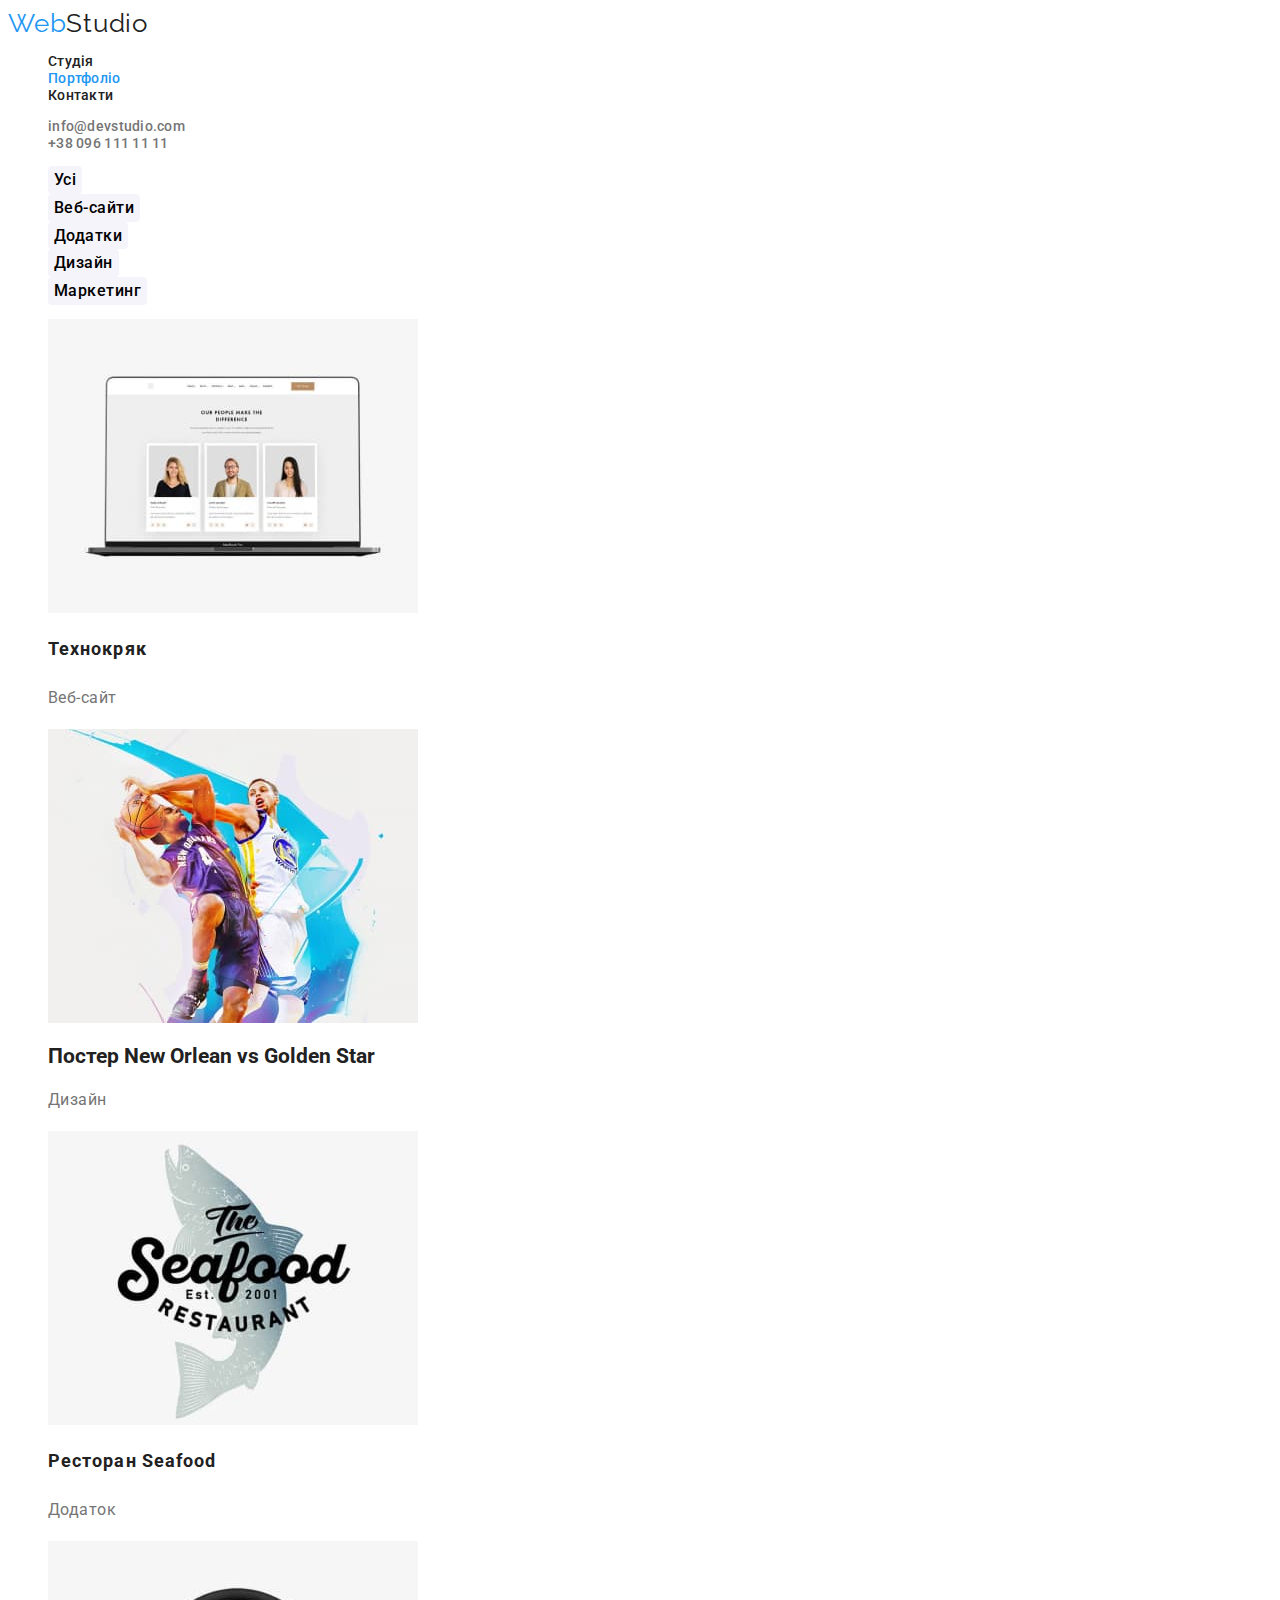
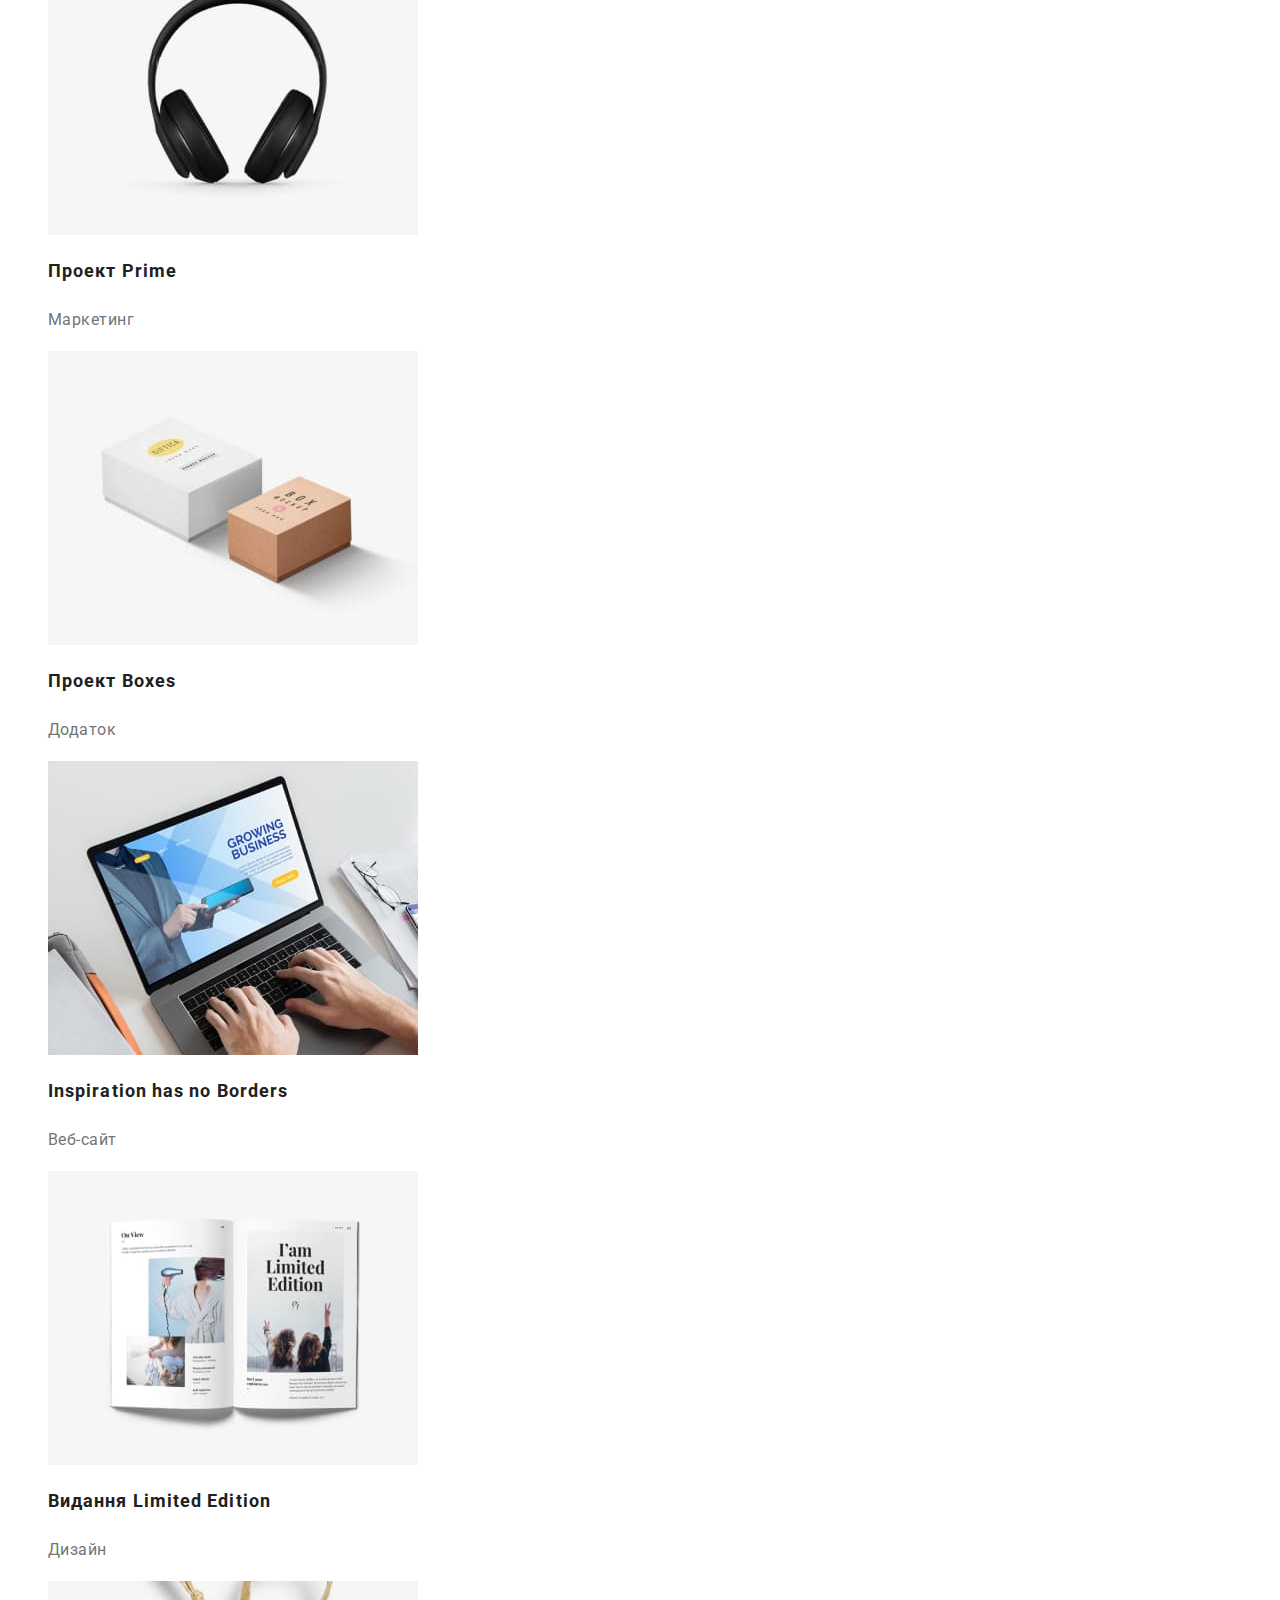
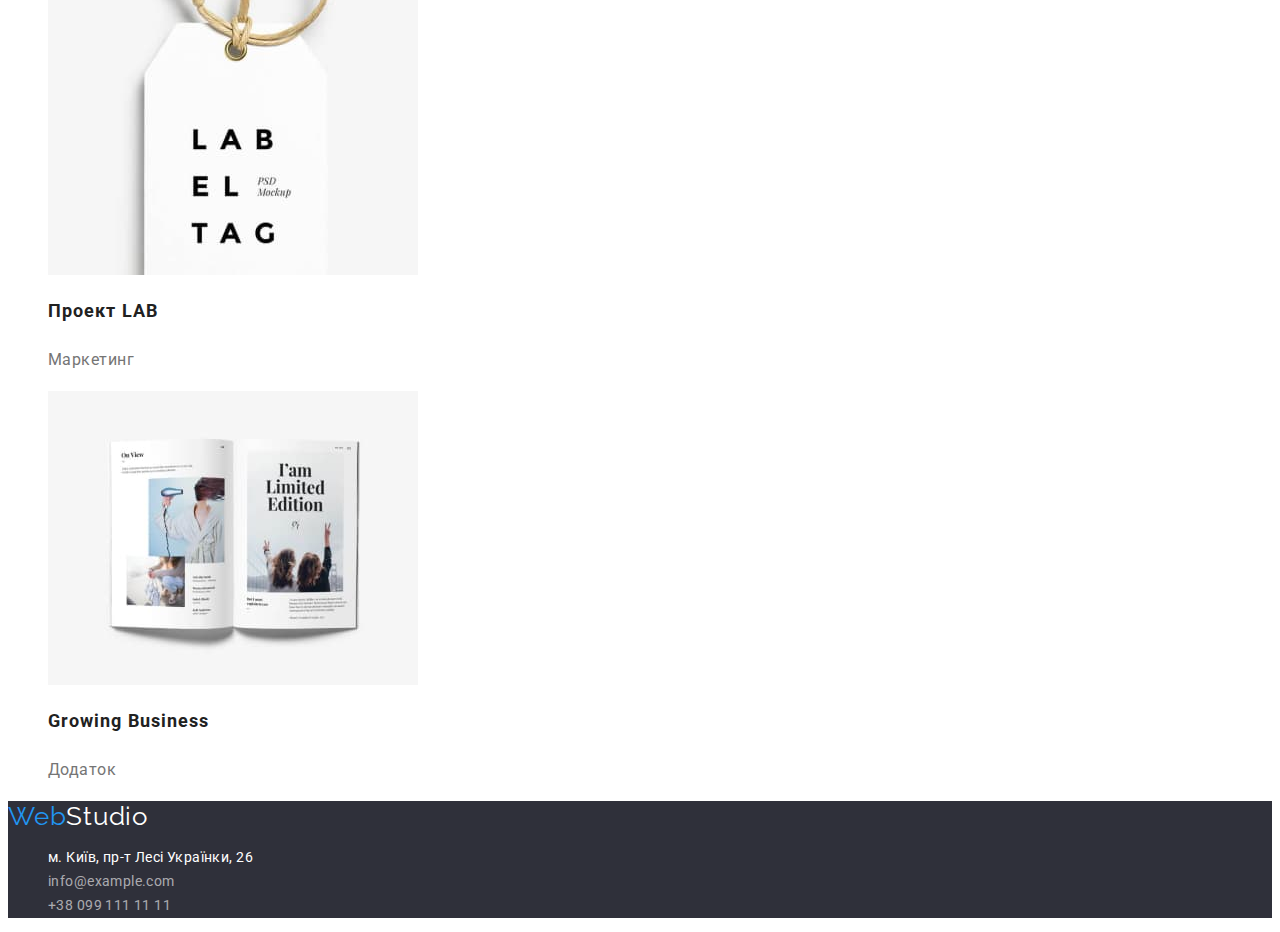
==== portfolio.html @ 079b08a8 "Chaned css selector for active page and optimized css for Footer" ====
<!DOCTYPE html>
<html lang="uk">
  <head>
    <meta charset="UTF-8" />
    <meta http-equiv="X-UA-Compatible" content="IE=edge" />
    <meta name="viewport" content="width=device-width, initial-scale=1.0" />
    <title>Portfolio</title>
    <link rel="preconnect" href="https://fonts.googleapis.com" />
    <link rel="preconnect" href="https://fonts.gstatic.com" crossorigin />
    <link
      href="https://fonts.googleapis.com/css2?family=Raleway:wght@700&family=Roboto:wght@400;500;700;900&display=swap"
      rel="stylesheet"
    />
    <link rel="stylesheet" href="./css/styles.css" />
  </head>
  <body>
    <header class="header">
      <nav class="navigation">
        <a class="logo link" href="#" lang="en"
          >Web<span class="logo-span-header">Studio</span></a
        >

        <ul class="menu-list list">
          <li class="menu-item">
            <a class="menu-link link" href="./index.html">Студія</a>
          </li>
          <li class="menu-item">
            <a class="menu-link link active" href="#">Портфоліо</a>
          </li>
          <li class="menu-item">
            <a class="menu-link link" href="#">Контакти</a>
          </li>
        </ul>
      </nav>
      <ul class="contact-list list">
        <li class="contact-list-item">
          <a class="contact-mail-header link" href="mailto:info@devstudio.com"
            >info@devstudio.com</a
          >
        </li>
        <li class="contact-list-item">
          <a class="contact-phone-number-header link" href="tel:+380961111111"
            >+38 096 111 11 11</a
          >
        </li>
      </ul>
    </header>
    <main>
      <section class="portfolio">
        <h1 hidden>Портфоліо</h1>
        <ul class="list">
          <li class="portfolio-item">
            <button class="portfolio-button" type="button">Усі</button>
          </li>
          <li class="portfolio-item">
            <button class="portfolio-button" type="button">Веб-сайти</button>
          </li>
          <li class="portfolio-item">
            <button class="portfolio-button" type="button">Додатки</button>
          </li>
          <li class="portfolio-item">
            <button class="portfolio-button" type="button">Дизайн</button>
          </li>
          <li class="portfolio-item">
            <button class="portfolio-button" type="button">Маркетинг</button>
          </li>
        </ul>

        <ul class="list">
          <li>
            <img
              src="./images/portfolio/technocrack.jpg"
              alt="технокряк"
              width="370"
              height="294"
            />

            <h2 class="portfolio-item-title">Технокряк</h2>
            <p class="portfolio-item-subtitle">Веб-сайт</p>
          </li>
          <li>
            <img
              src="./images/portfolio/poster-bascet-players.jpg"
              alt="баскетбольний постер"
              width="370"
              height="294"
            />
            <h2>Постер <span lang="en">New Orlean vs Golden Star</span></h2>
            <p class="portfolio-item-subtitle">Дизайн</p>
          </li>
          <li>
            <img
              src="./images/portfolio/seafood.jpg"
              alt="ресторан морської кухні"
              width="370"
              height="294"
            />
            <h2 class="portfolio-item-title">
              Ресторан <span lang="en">Seafood</span>
            </h2>
            <p class="portfolio-item-subtitle">Додаток</p>
          </li>
          <li>
            <img
              src="./images/portfolio/headers-project-prime.jpg"
              alt="	
навушники"
              width="370"
              height="294"
            />
            <h2 class="portfolio-item-title">
              Проект <span lang="en">Prime</span>
            </h2>
            <p class="portfolio-item-subtitle">Маркетинг</p>
          </li>
          <li>
            <img
              src="./images/portfolio/project-boxes.jpg"
              alt="проект з коробками"
              width="370"
              height="294"
            />
            <h2 class="portfolio-item-title">
              Проект <span lang="en">Boxes</span>
            </h2>
            <p class="portfolio-item-subtitle">Додаток</p>
          </li>
          <li>
            <img
              src="./images/portfolio/business-typing-laptop.jpg"
              alt="надихаючий веб-сайт"
              width="370"
              height="294"
            />
            <h2 class="portfolio-item-title" lang="en">
              Inspiration has no Borders
            </h2>
            <p class="portfolio-item-subtitle">Веб-сайт</p>
          </li>
          <li>
            <img
              src="./images/portfolio/book-limited-edition.jpg"
              alt="дизайн книги"
              width="370"
              height="294"
            />
            <h2 class="portfolio-item-title">
              Видання <span lang="en">Limited Edition</span>
            </h2>
            <p class="portfolio-item-subtitle">Дизайн</p>
          </li>
          <li>
            <img
              src="./images/portfolio/project-lab.jpg"
              alt="проект лаба"
              width="370"
              height="294"
            />
            <h2 class="portfolio-item-title">
              Проект <span lang="en">LAB</span>
            </h2>
            <p class="portfolio-item-subtitle">Маркетинг</p>
          </li>
          <li>
            <img
              src="./images/portfolio/book-limited-edition.jpg"
              alt="додаток для зростаючого бізнесу"
              width="370"
              height="294"
            />
            <h2 class="portfolio-item-title" lang="en">Growing Business</h2>
            <p class="portfolio-item-subtitle">Додаток</p>
          </li>
        </ul>
      </section>
    </main>

    <footer class="footer">
      <a class="logo link" href="#page-header" lang="en"
        >Web<span class="logo-span-footer">Studio</span></a
      >
      <address class="address">
        <ul class="list">
          <li>
            <a
              class="physical-address link"
              href="https://goo.gl/maps/PeYhesqvmwBexrzR6"
              target="_blank"
              rel="noopener norefferer"
              >м. Київ, пр-т Лесі Українки, 26</a
            >
          </li>
          <li>
            <a class="contact-mail-footer link" href="mailto:info@example.com"
              >info@example.com</a
            >
          </li>
          <li>
            <a class="contact-phone-number-footer link" href="tel:+380991111111"
              >+38 099 111 11 11</a
            >
          </li>
        </ul>
      </address>
    </footer>
  </body>
</html>
---- css/styles.css ----
:root {
  --accent-color: #2196f3;
  --main-color: #212121;
  --main-font: "Roboto", sans-serif;
  --secondary-font: "Raleway", sans-serif;
  --add-background: #2f303a;
  --our-team-sec-bg: #f5f4fa;
  --subtitle-color: #757575;
  --main-footer-color: rgba(255, 255, 255, 0.6);
  --bg-page-color: #ffffff;
  --alt-modal-btn-color: #188ce8;
}

.link {
  text-decoration: none;
}
.list {
  list-style: none;
}

body {
  font-family: var(--main-font);
  font-size: 14px;
  color: var(--main-color);
  background-color: var(--bg-page-color);
}

/* ==================COMPONENTS================= */
.logo {
  font-family: var(--secondary-font);
  font-size: 26px;
  line-height: 1.19;
  letter-spacing: 0.03em;
  color: var(--accent-color);
}

.reg-section-title {
  font-weight: 700;
  font-size: 36px;
  line-height: 1.17;
  text-align: center;
  letter-spacing: 0.03em;
}

/* ==================/COMPONENTS================= */

/* ==================HEADER================= */
.logo-span-header {
  color: var(--main-color);
}
.menu-link {
  font-weight: 500;
  line-height: 1.14;
  letter-spacing: 0.02em;
  color: var(--main-color);
}

.menu-link:hover,
.menu-link:focus,
.menu-link:active {
  color: var(--accent-color);
}

.active {
  color: var(--accent-color);
}

.contact-mail-header,
.contact-phone-number-header {
  font-weight: 500;
  line-height: 1.14;
  letter-spacing: 0.02em;
  color: var(--subtitle-color);
}

.contact-mail-header:hover,
.contact-mail-header:focus,
.contact-phone-number-header:hover,
.contact-phone-number-header:focus {
  color: var(--accent-color);
}
/* ==================/HEADER================= */

/* ==================HERO================= */
.hero-section {
  background-color: var(--add-background);
  text-align: center;
}

.main-page-title {
  font-weight: 900;
  font-size: 44px;
  line-height: 1.36;
  text-align: center;
  letter-spacing: 0.06em;
  text-transform: uppercase;
  color: var(--bg-page-color);
}

.modal-button {
  font-family: var(--main-font);
  font-weight: 700;
  font-size: 16px;
  line-height: 1.88;
  text-align: center;
  letter-spacing: 0.06em;
  color: var(--bg-page-color);
  background-color: var(--accent-color);
  cursor: pointer;
  border: none;
  border-radius: 4px;
}

.modal-button:hover,
.modal-button:focus {
  background-color: var(--alt-modal-btn-color);
}
/* ==================/HERO================= */

/* ==================SECTION BENEFITS================= */
.benefit-name {
  font-size: 14px;
  font-weight: 700;
  line-height: 1.14;
  letter-spacing: 0.03em;
}

.benefit-description {
  line-height: 1.71;
  letter-spacing: 0.03em;
  color: var(--subtitle-color);
}
/* ==================/SECTION BENEFITS================= */

/* ==================SECTION OUR-TEAM================= */

.our-team {
  background-color: var(--our-team-sec-bg);
}
.our-team-list-item {
  background-color: var(--bg-page-color);
}
.team-member-title {
  font-weight: 500;
  font-size: 16px;
  line-height: 1.19;
  text-align: center;
  letter-spacing: 0.03em;
}

.team-member-subtitle {
  font-size: 16px;
  line-height: 1.19;
  text-align: center;
  letter-spacing: 0.03em;
  color: var(--subtitle-color);
}
/* ==================/SECTION OUR-TEAM================= */

/* ==================PORTFOLIO================= */
.portfolio-button {
  font-family: var(--main-font);
  font-weight: 500;
  font-size: 16px;
  line-height: 1.62;
  text-align: center;
  letter-spacing: 0.03em;
  background-color: var(--our-team-sec-bg);
  border: none;
  border-radius: 4px;
  cursor: pointer;
}

.portfolio-button:hover,
.portfolio-button:focus {
  color: var(--bg-page-color);
  background-color: var(--accent-color);
}

.portfolio-item-title {
  font-size: 18px;
  font-weight: 700;
  line-height: 2;
  letter-spacing: 0.06em;
}

.portfolio-item-subtitle {
  font-size: 16px;
  line-height: 1.88;
  letter-spacing: 0.03em;
  color: var(--subtitle-color);
}
/* ==================/PORTFOLIO================= */

/* ==================FOOTER================= */
.footer {
  background-color: var(--add-background);
}

.logo-span-footer {
  color: var(--bg-page-color);
}

.address {
  font-style: normal;
}

.physical-address,
.contact-mail-footer,
.contact-phone-number-footer {
  line-height: 1.71;
  letter-spacing: 0.03em;
  color: var(--bg-page-color);
}
.contact-mail-footer,
.contact-phone-number-footer {
  color: var(--main-footer-color);
}

.contact-mail-footer:hover,
.contact-mail-footer:focus,
.contact-phone-number-footer:hover,
.contact-phone-number-footer:focus {
  color: var(--bg-page-color);
}

/* ==================/FOOTER================= */
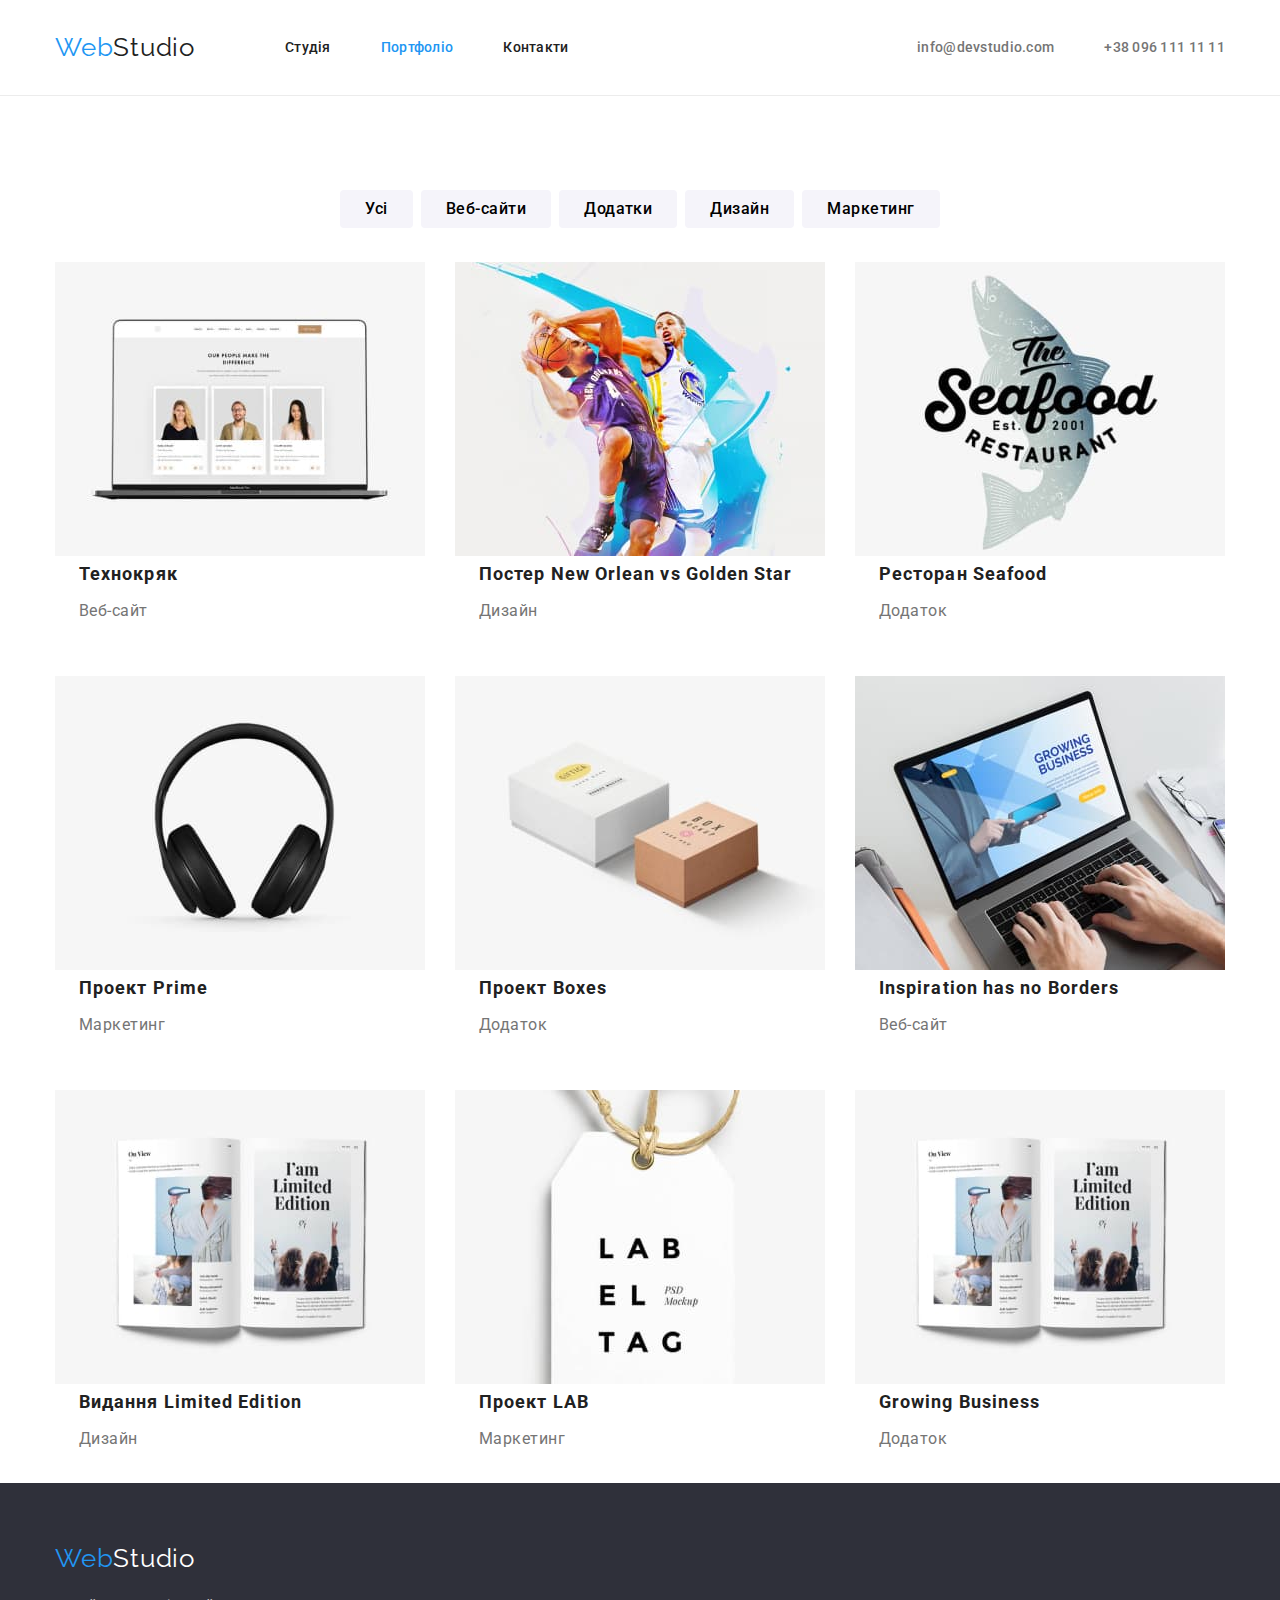
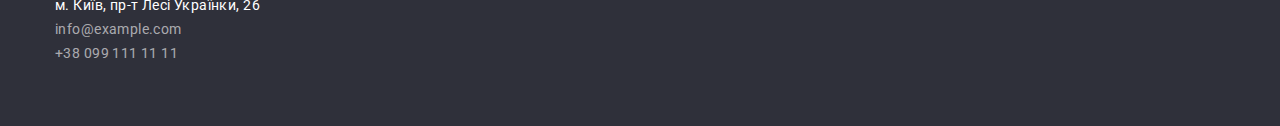
==== commit 2b7dfd29: "Added modern-normalize, geometry styles and positioning with Flexbox" ====
--- a/portfolio.html
+++ b/portfolio.html
@@ -11,63 +11,69 @@
       href="https://fonts.googleapis.com/css2?family=Raleway:wght@700&family=Roboto:wght@400;500;700;900&display=swap"
       rel="stylesheet"
     />
+    <link
+      rel="stylesheet"
+      href="https://cdnjs.cloudflare.com/ajax/libs/modern-normalize/1.0.0/modern-normalize.min.css"
+    />
     <link rel="stylesheet" href="./css/styles.css" />
   </head>
   <body>
     <header class="header">
-      <nav class="navigation">
-        <a class="logo link" href="#" lang="en"
-          >Web<span class="logo-span-header">Studio</span></a
-        >
-
-        <ul class="menu-list list">
-          <li class="menu-item">
-            <a class="menu-link link" href="./index.html">Студія</a>
-          </li>
-          <li class="menu-item">
-            <a class="menu-link link active" href="#">Портфоліо</a>
-          </li>
-          <li class="menu-item">
-            <a class="menu-link link" href="#">Контакти</a>
+      <div class="container flex-container">
+        <nav class="navigation flex-container">
+          <a class="logo link" href="#" lang="en"
+            >Web<span class="logo-span-header">Studio</span></a
+          >
+
+          <ul class="menu-list list flex-container">
+            <li class="menu-item">
+              <a class="menu-link link" href="./index.html">Студія</a>
+            </li>
+            <li class="menu-item">
+              <a class="menu-link link active" href="#">Портфоліо</a>
+            </li>
+            <li class="menu-item">
+              <a class="menu-link link" href="#">Контакти</a>
+            </li>
+          </ul>
+        </nav>
+        <ul class="contact-list list flex-container">
+          <li class="contact-list-item">
+            <a class="contact-mail-header link" href="mailto:info@devstudio.com"
+              >info@devstudio.com</a
+            >
+          </li>
+          <li class="contact-list-item">
+            <a class="contact-phone-number-header link" href="tel:+380961111111"
+              >+38 096 111 11 11</a
+            >
           </li>
         </ul>
-      </nav>
-      <ul class="contact-list list">
-        <li class="contact-list-item">
-          <a class="contact-mail-header link" href="mailto:info@devstudio.com"
-            >info@devstudio.com</a
-          >
-        </li>
-        <li class="contact-list-item">
-          <a class="contact-phone-number-header link" href="tel:+380961111111"
-            >+38 096 111 11 11</a
-          >
-        </li>
-      </ul>
+      </div>
     </header>
     <main>
-      <section class="portfolio">
+      <section class="portfolio container">
         <h1 hidden>Портфоліо</h1>
-        <ul class="list">
-          <li class="portfolio-item">
+        <ul class="portfolio-action-list list flex-container">
+          <li class="portfolio-action-item">
             <button class="portfolio-button" type="button">Усі</button>
           </li>
-          <li class="portfolio-item">
+          <li class="portfolio-action-item">
             <button class="portfolio-button" type="button">Веб-сайти</button>
           </li>
-          <li class="portfolio-item">
+          <li class="portfolio-action-item">
             <button class="portfolio-button" type="button">Додатки</button>
           </li>
-          <li class="portfolio-item">
+          <li class="portfolio-action-item">
             <button class="portfolio-button" type="button">Дизайн</button>
           </li>
-          <li class="portfolio-item">
+          <li class="portfolio-action-item">
             <button class="portfolio-button" type="button">Маркетинг</button>
           </li>
         </ul>
 
-        <ul class="list">
-          <li>
+        <ul class="portfolio-list list flex-container">
+          <li class="portfolio-list-item">
             <img
               src="./images/portfolio/technocrack.jpg"
               alt="технокряк"
@@ -78,17 +84,19 @@
             <h2 class="portfolio-item-title">Технокряк</h2>
             <p class="portfolio-item-subtitle">Веб-сайт</p>
           </li>
-          <li>
+          <li class="portfolio-list-item">
             <img
               src="./images/portfolio/poster-bascet-players.jpg"
               alt="баскетбольний постер"
               width="370"
               height="294"
             />
-            <h2>Постер <span lang="en">New Orlean vs Golden Star</span></h2>
+            <h2 class="portfolio-item-title">
+              Постер <span lang="en">New Orlean vs Golden Star</span>
+            </h2>
             <p class="portfolio-item-subtitle">Дизайн</p>
           </li>
-          <li>
+          <li class="portfolio-list-item">
             <img
               src="./images/portfolio/seafood.jpg"
               alt="ресторан морської кухні"
@@ -100,7 +108,7 @@
             </h2>
             <p class="portfolio-item-subtitle">Додаток</p>
           </li>
-          <li>
+          <li class="portfolio-list-item">
             <img
               src="./images/portfolio/headers-project-prime.jpg"
               alt="	
@@ -113,7 +121,7 @@
             </h2>
             <p class="portfolio-item-subtitle">Маркетинг</p>
           </li>
-          <li>
+          <li class="portfolio-list-item">
             <img
               src="./images/portfolio/project-boxes.jpg"
               alt="проект з коробками"
@@ -125,7 +133,7 @@
             </h2>
             <p class="portfolio-item-subtitle">Додаток</p>
           </li>
-          <li>
+          <li class="portfolio-list-item">
             <img
               src="./images/portfolio/business-typing-laptop.jpg"
               alt="надихаючий веб-сайт"
@@ -137,7 +145,7 @@
             </h2>
             <p class="portfolio-item-subtitle">Веб-сайт</p>
           </li>
-          <li>
+          <li class="portfolio-list-item">
             <img
               src="./images/portfolio/book-limited-edition.jpg"
               alt="дизайн книги"
@@ -149,7 +157,7 @@
             </h2>
             <p class="portfolio-item-subtitle">Дизайн</p>
           </li>
-          <li>
+          <li class="portfolio-list-item">
             <img
               src="./images/portfolio/project-lab.jpg"
               alt="проект лаба"
@@ -161,7 +169,7 @@
             </h2>
             <p class="portfolio-item-subtitle">Маркетинг</p>
           </li>
-          <li>
+          <li class="portfolio-list-item">
             <img
               src="./images/portfolio/book-limited-edition.jpg"
               alt="додаток для зростаючого бізнесу"
@@ -176,32 +184,36 @@
     </main>
 
     <footer class="footer">
-      <a class="logo link" href="#page-header" lang="en"
-        >Web<span class="logo-span-footer">Studio</span></a
-      >
-      <address class="address">
-        <ul class="list">
-          <li>
-            <a
-              class="physical-address link"
-              href="https://goo.gl/maps/PeYhesqvmwBexrzR6"
-              target="_blank"
-              rel="noopener norefferer"
-              >м. Київ, пр-т Лесі Українки, 26</a
-            >
-          </li>
-          <li>
-            <a class="contact-mail-footer link" href="mailto:info@example.com"
-              >info@example.com</a
-            >
-          </li>
-          <li>
-            <a class="contact-phone-number-footer link" href="tel:+380991111111"
-              >+38 099 111 11 11</a
-            >
-          </li>
-        </ul>
-      </address>
+      <div class="footer-block container">
+        <a class="logo link" href="#page-header" lang="en"
+          >Web<span class="logo-span-footer">Studio</span></a
+        >
+        <address class="address">
+          <ul class="list">
+            <li>
+              <a
+                class="physical-address link"
+                href="https://goo.gl/maps/PeYhesqvmwBexrzR6"
+                target="_blank"
+                rel="noopener norefferer"
+                >м. Київ, пр-т Лесі Українки, 26</a
+              >
+            </li>
+            <li>
+              <a class="contact-mail-footer link" href="mailto:info@example.com"
+                >info@example.com</a
+              >
+            </li>
+            <li>
+              <a
+                class="contact-phone-number-footer link"
+                href="tel:+380991111111"
+                >+38 099 111 11 11</a
+              >
+            </li>
+          </ul>
+        </address>
+      </div>
     </footer>
   </body>
 </html>
--- a/css/styles.css
+++ b/css/styles.css
@@ -25,6 +25,35 @@
   background-color: var(--bg-page-color);
 }
 
+h1,
+h2,
+h3,
+h4,
+h5,
+h6,
+p,
+ul {
+  padding: 0;
+  margin: 0;
+}
+
+img {
+  display: block;
+  max-width: 100%;
+  height: auto;
+}
+
+.container {
+  max-width: 1200px;
+  margin: 0 auto;
+  padding-left: 15px;
+  padding-right: 15px;
+}
+
+.flex-container {
+  display: flex;
+}
+
 /* ==================COMPONENTS================= */
 .logo {
   font-family: var(--secondary-font);
@@ -45,8 +74,24 @@
 /* ==================/COMPONENTS================= */
 
 /* ==================HEADER================= */
+.header {
+  padding-top: 32px;
+  padding-bottom: 32px;
+  border-bottom: 1px solid #ececec;
+}
+
+.header .flex-container {
+  justify-content: space-between;
+  align-items: center;
+}
+
 .logo-span-header {
   color: var(--main-color);
+  margin-right: 90px;
+}
+
+.menu-list .menu-item:not(:last-child) {
+  margin-right: 50px;
 }
 .menu-link {
   font-weight: 500;
@@ -63,6 +108,10 @@
 
 .active {
   color: var(--accent-color);
+}
+
+.contact-mail-header {
+  margin-right: 50px;
 }
 
 .contact-mail-header,
@@ -83,11 +132,20 @@
 
 /* ==================HERO================= */
 .hero-section {
+  height: 600px;
   background-color: var(--add-background);
-  text-align: center;
+}
+
+.hero-section.flex-container {
+  flex-direction: column;
+  justify-content: center;
+  align-items: center;
 }
 
 .main-page-title {
+  max-width: 696px;
+  margin-bottom: 30px;
+
   font-weight: 900;
   font-size: 44px;
   line-height: 1.36;
@@ -98,6 +156,11 @@
 }
 
 .modal-button {
+  display: inline-block;
+  padding: 10px 32px;
+  border: none;
+  border-radius: 4px;
+
   font-family: var(--main-font);
   font-weight: 700;
   font-size: 16px;
@@ -106,9 +169,8 @@
   letter-spacing: 0.06em;
   color: var(--bg-page-color);
   background-color: var(--accent-color);
+
   cursor: pointer;
-  border: none;
-  border-radius: 4px;
 }
 
 .modal-button:hover,
@@ -118,7 +180,21 @@
 /* ==================/HERO================= */
 
 /* ==================SECTION BENEFITS================= */
+.benefits {
+  padding-top: 94px;
+  padding-bottom: 94px;
+}
+
+.benefits-list {
+  justify-content: space-between;
+}
+
+.benefits-list-item {
+  flex-basis: 23.08%;
+}
+
 .benefit-name {
+  margin-bottom: 10px;
   font-size: 14px;
   font-weight: 700;
   line-height: 1.14;
@@ -132,15 +208,44 @@
 }
 /* ==================/SECTION BENEFITS================= */
 
+/* ==================SECTION ABOUT-US================= */
+
+.about-us {
+  padding-bottom: 94px;
+}
+.reg-section-title {
+  margin-bottom: 50px;
+}
+
+.about-us .list {
+  justify-content: space-between;
+}
+
+/* ==================/SECTION ABOUT-US================= */
+
 /* ==================SECTION OUR-TEAM================= */
 
 .our-team {
+  padding-top: 94px;
+  padding-bottom: 94px;
   background-color: var(--our-team-sec-bg);
+}
+
+.our-team-list {
+  justify-content: space-between;
 }
 .our-team-list-item {
   background-color: var(--bg-page-color);
+  box-shadow: 0px 1px 3px rgba(0, 0, 0, 0.12), 0px 1px 1px rgba(0, 0, 0, 0.14),
+    0px 2px 1px rgba(0, 0, 0, 0.2);
+  border-radius: 0px 0px 4px 4px;
+}
+
+.team-member-img {
+  margin-bottom: 30px;
 }
 .team-member-title {
+  margin-bottom: 10px;
   font-weight: 500;
   font-size: 16px;
   line-height: 1.19;
@@ -149,6 +254,7 @@
 }
 
 .team-member-subtitle {
+  margin-bottom: 30px;
   font-size: 16px;
   line-height: 1.19;
   text-align: center;
@@ -158,7 +264,53 @@
 /* ==================/SECTION OUR-TEAM================= */
 
 /* ==================PORTFOLIO================= */
+.portfolio {
+  padding-top: 94px;
+  padding-bottom: 9px;
+}
+.portfolio-action-list {
+  margin-bottom: 34px;
+  justify-content: center;
+  column-gap: 8px;
+}
+
+/* .portfolio-action-item:not(last-child) {
+  margin-right: 8px;
+} */
+
+.portfolio-list {
+  flex-wrap: wrap;
+}
+
+.portfolio-list-item {
+  width: 370px;
+  padding-bottom: 20px;
+  margin-right: 30px;
+  margin-bottom: 30px;
+}
+
+.portfolio-list-item:nth-child(3n) {
+  margin-right: 0;
+}
+
+.portfolio-list-item:nth-last-child(-n + 3) {
+  margin-bottom: 0;
+}
+
+.portfolio-item-title,
+.portfolio-item-subtitle {
+  padding-left: 24px;
+  padding-right: 24px;
+}
+.portfolio-item-title {
+  padding-bottom: 4px;
+}
+
 .portfolio-button {
+  padding: 6px 25px;
+  border: none;
+  border-radius: 4px;
+
   font-family: var(--main-font);
   font-weight: 500;
   font-size: 16px;
@@ -166,8 +318,7 @@
   text-align: center;
   letter-spacing: 0.03em;
   background-color: var(--our-team-sec-bg);
-  border: none;
-  border-radius: 4px;
+
   cursor: pointer;
 }
 
@@ -197,17 +348,24 @@
   background-color: var(--add-background);
 }
 
+.footer-block {
+  padding-top: 60px;
+  padding-bottom: 60px;
+}
+
 .logo-span-footer {
   color: var(--bg-page-color);
 }
 
 .address {
+  margin-top: 20px;
   font-style: normal;
 }
 
 .physical-address,
 .contact-mail-footer,
 .contact-phone-number-footer {
+  margin-bottom: 9px;
   line-height: 1.71;
   letter-spacing: 0.03em;
   color: var(--bg-page-color);
@@ -217,6 +375,9 @@
   color: var(--main-footer-color);
 }
 
+.contact-phone-number-footer {
+  margin-bottom: 0;
+}
 .contact-mail-footer:hover,
 .contact-mail-footer:focus,
 .contact-phone-number-footer:hover,
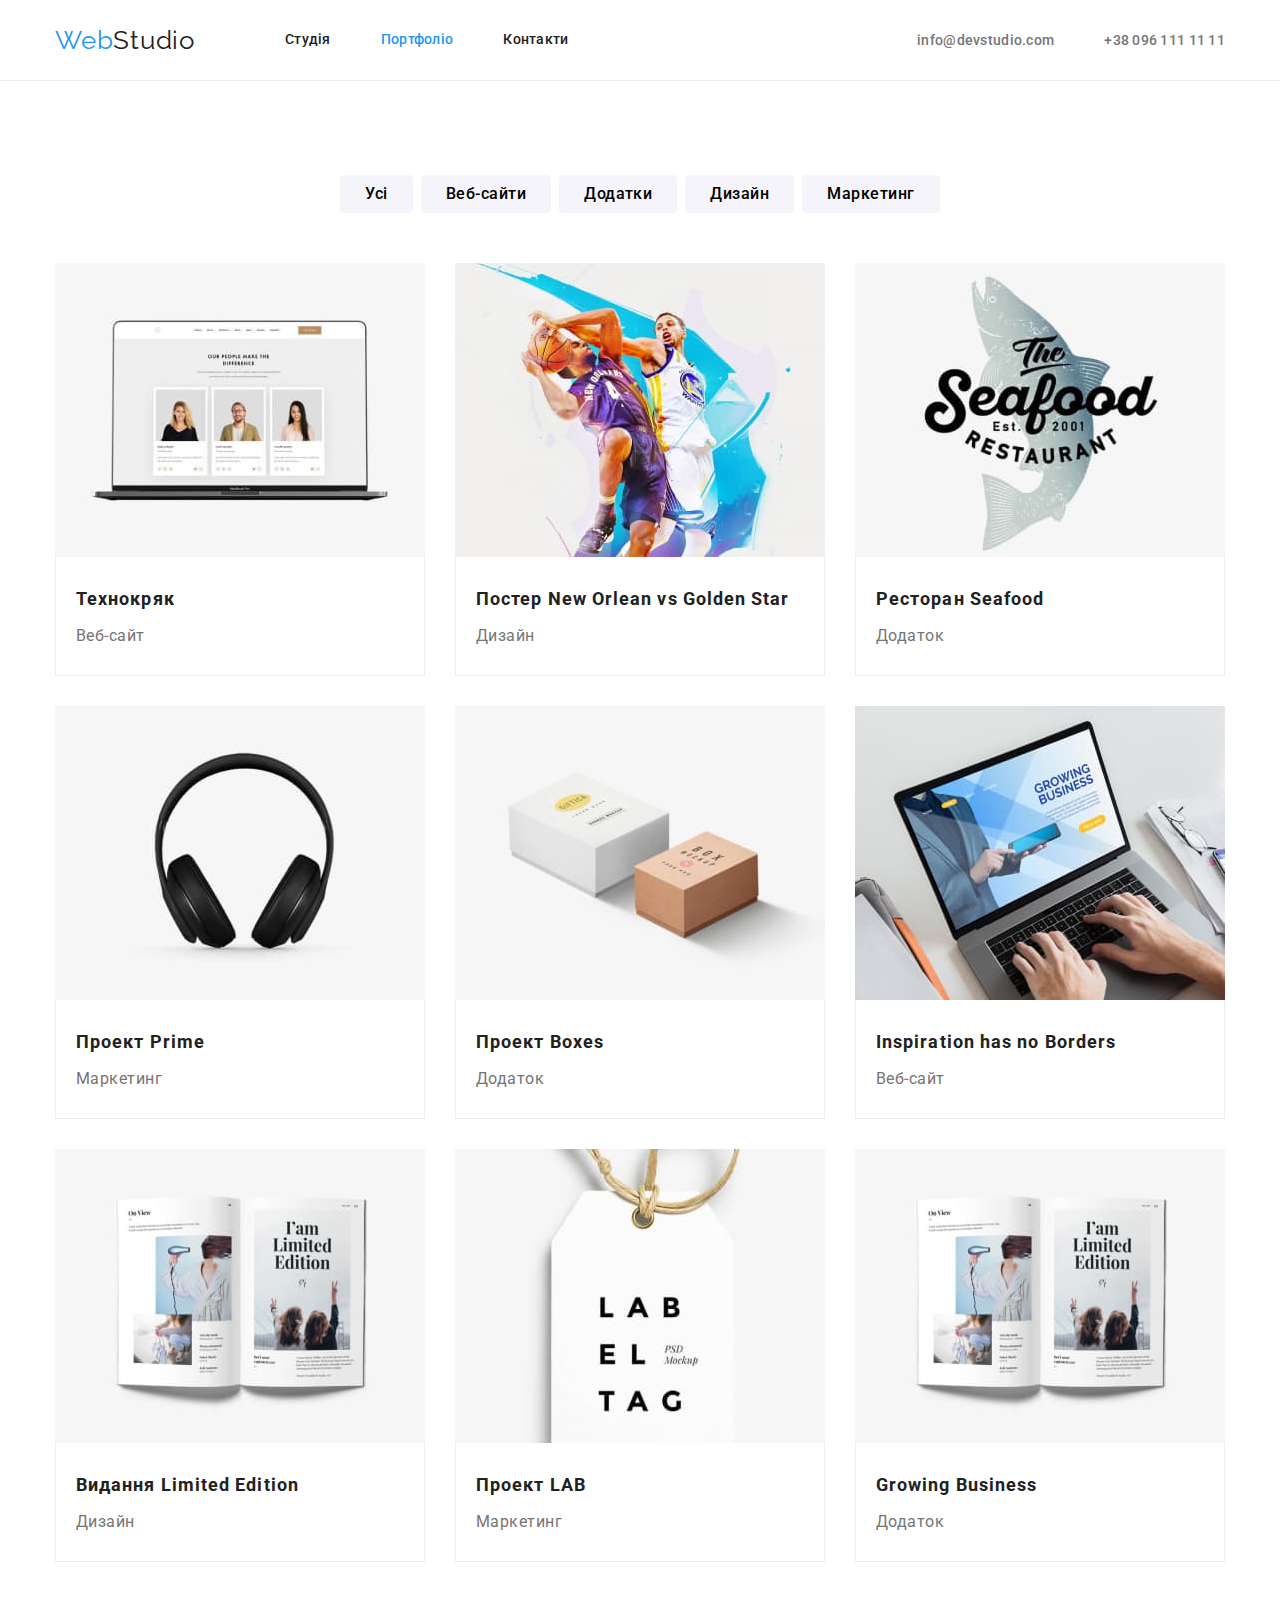
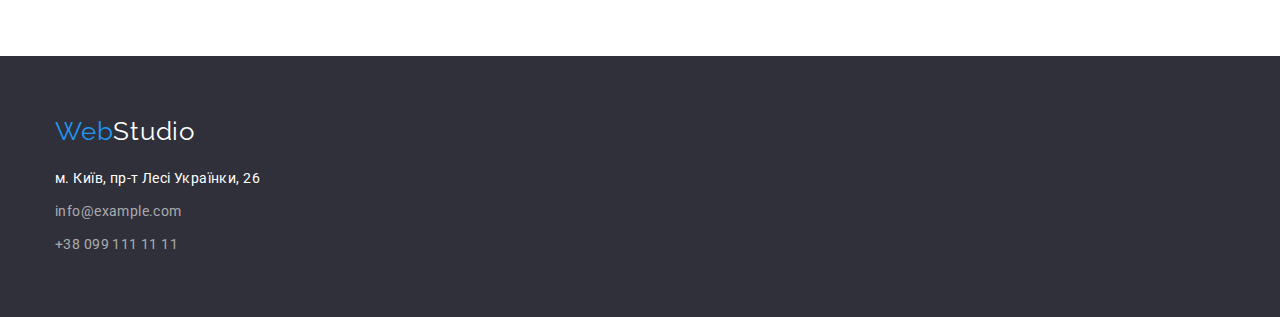
==== commit 2e5a9d33: "Updated CSS corresponding to comments" ====
--- a/portfolio.html
+++ b/portfolio.html
@@ -19,7 +19,7 @@
   </head>
   <body>
     <header class="header">
-      <div class="container flex-container">
+      <div class="header-content container flex-container">
         <nav class="navigation flex-container">
           <a class="logo link" href="#" lang="en"
             >Web<span class="logo-span-header">Studio</span></a
@@ -52,134 +52,153 @@
       </div>
     </header>
     <main>
-      <section class="portfolio container">
-        <h1 hidden>Портфоліо</h1>
-        <ul class="portfolio-action-list list flex-container">
-          <li class="portfolio-action-item">
-            <button class="portfolio-button" type="button">Усі</button>
-          </li>
-          <li class="portfolio-action-item">
-            <button class="portfolio-button" type="button">Веб-сайти</button>
-          </li>
-          <li class="portfolio-action-item">
-            <button class="portfolio-button" type="button">Додатки</button>
-          </li>
-          <li class="portfolio-action-item">
-            <button class="portfolio-button" type="button">Дизайн</button>
-          </li>
-          <li class="portfolio-action-item">
-            <button class="portfolio-button" type="button">Маркетинг</button>
-          </li>
-        </ul>
+      <section class="section portfolio">
+        <div class="container">
+          <h1 class="visually-hidden">Портфоліо</h1>
+          <ul class="portfolio-action-list list flex-container">
+            <li class="portfolio-action-item">
+              <button class="portfolio-button" type="button">Усі</button>
+            </li>
+            <li class="portfolio-action-item">
+              <button class="portfolio-button" type="button">Веб-сайти</button>
+            </li>
+            <li class="portfolio-action-item">
+              <button class="portfolio-button" type="button">Додатки</button>
+            </li>
+            <li class="portfolio-action-item">
+              <button class="portfolio-button" type="button">Дизайн</button>
+            </li>
+            <li class="portfolio-action-item">
+              <button class="portfolio-button" type="button">Маркетинг</button>
+            </li>
+          </ul>
 
-        <ul class="portfolio-list list flex-container">
-          <li class="portfolio-list-item">
-            <img
-              src="./images/portfolio/technocrack.jpg"
-              alt="технокряк"
-              width="370"
-              height="294"
-            />
-
-            <h2 class="portfolio-item-title">Технокряк</h2>
-            <p class="portfolio-item-subtitle">Веб-сайт</p>
-          </li>
-          <li class="portfolio-list-item">
-            <img
-              src="./images/portfolio/poster-bascet-players.jpg"
-              alt="баскетбольний постер"
-              width="370"
-              height="294"
-            />
-            <h2 class="portfolio-item-title">
-              Постер <span lang="en">New Orlean vs Golden Star</span>
-            </h2>
-            <p class="portfolio-item-subtitle">Дизайн</p>
-          </li>
-          <li class="portfolio-list-item">
-            <img
-              src="./images/portfolio/seafood.jpg"
-              alt="ресторан морської кухні"
-              width="370"
-              height="294"
-            />
-            <h2 class="portfolio-item-title">
-              Ресторан <span lang="en">Seafood</span>
-            </h2>
-            <p class="portfolio-item-subtitle">Додаток</p>
-          </li>
-          <li class="portfolio-list-item">
-            <img
-              src="./images/portfolio/headers-project-prime.jpg"
-              alt="	
+          <ul class="portfolio-list list flex-container">
+            <li class="portfolio-list-item">
+              <img
+                src="./images/portfolio/technocrack.jpg"
+                alt="технокряк"
+                width="370"
+                height="294"
+              />
+              <div class="portfolio-item-description">
+                <h2 class="portfolio-item-title">Технокряк</h2>
+                <p class="portfolio-item-subtitle">Веб-сайт</p>
+              </div>
+            </li>
+            <li class="portfolio-list-item">
+              <img
+                src="./images/portfolio/poster-bascet-players.jpg"
+                alt="баскетбольний постер"
+                width="370"
+                height="294"
+              />
+              <div class="portfolio-item-description">
+                <h2 class="portfolio-item-title">
+                  Постер <span lang="en">New Orlean vs Golden Star</span>
+                </h2>
+                <p class="portfolio-item-subtitle">Дизайн</p>
+              </div>
+            </li>
+            <li class="portfolio-list-item">
+              <img
+                src="./images/portfolio/seafood.jpg"
+                alt="ресторан морської кухні"
+                width="370"
+                height="294"
+              />
+              <div class="portfolio-item-description">
+                <h2 class="portfolio-item-title">
+                  Ресторан <span lang="en">Seafood</span>
+                </h2>
+                <p class="portfolio-item-subtitle">Додаток</p>
+              </div>
+            </li>
+            <li class="portfolio-list-item">
+              <img
+                src="./images/portfolio/headers-project-prime.jpg"
+                alt="	
 навушники"
-              width="370"
-              height="294"
-            />
-            <h2 class="portfolio-item-title">
-              Проект <span lang="en">Prime</span>
-            </h2>
-            <p class="portfolio-item-subtitle">Маркетинг</p>
-          </li>
-          <li class="portfolio-list-item">
-            <img
-              src="./images/portfolio/project-boxes.jpg"
-              alt="проект з коробками"
-              width="370"
-              height="294"
-            />
-            <h2 class="portfolio-item-title">
-              Проект <span lang="en">Boxes</span>
-            </h2>
-            <p class="portfolio-item-subtitle">Додаток</p>
-          </li>
-          <li class="portfolio-list-item">
-            <img
-              src="./images/portfolio/business-typing-laptop.jpg"
-              alt="надихаючий веб-сайт"
-              width="370"
-              height="294"
-            />
-            <h2 class="portfolio-item-title" lang="en">
-              Inspiration has no Borders
-            </h2>
-            <p class="portfolio-item-subtitle">Веб-сайт</p>
-          </li>
-          <li class="portfolio-list-item">
-            <img
-              src="./images/portfolio/book-limited-edition.jpg"
-              alt="дизайн книги"
-              width="370"
-              height="294"
-            />
-            <h2 class="portfolio-item-title">
-              Видання <span lang="en">Limited Edition</span>
-            </h2>
-            <p class="portfolio-item-subtitle">Дизайн</p>
-          </li>
-          <li class="portfolio-list-item">
-            <img
-              src="./images/portfolio/project-lab.jpg"
-              alt="проект лаба"
-              width="370"
-              height="294"
-            />
-            <h2 class="portfolio-item-title">
-              Проект <span lang="en">LAB</span>
-            </h2>
-            <p class="portfolio-item-subtitle">Маркетинг</p>
-          </li>
-          <li class="portfolio-list-item">
-            <img
-              src="./images/portfolio/book-limited-edition.jpg"
-              alt="додаток для зростаючого бізнесу"
-              width="370"
-              height="294"
-            />
-            <h2 class="portfolio-item-title" lang="en">Growing Business</h2>
-            <p class="portfolio-item-subtitle">Додаток</p>
-          </li>
-        </ul>
+                width="370"
+                height="294"
+              />
+              <div class="portfolio-item-description">
+                <h2 class="portfolio-item-title">
+                  Проект <span lang="en">Prime</span>
+                </h2>
+                <p class="portfolio-item-subtitle">Маркетинг</p>
+              </div>
+            </li>
+            <li class="portfolio-list-item">
+              <img
+                src="./images/portfolio/project-boxes.jpg"
+                alt="проект з коробками"
+                width="370"
+                height="294"
+              />
+              <div class="portfolio-item-description">
+                <h2 class="portfolio-item-title">
+                  Проект <span lang="en">Boxes</span>
+                </h2>
+                <p class="portfolio-item-subtitle">Додаток</p>
+              </div>
+            </li>
+            <li class="portfolio-list-item">
+              <img
+                src="./images/portfolio/business-typing-laptop.jpg"
+                alt="надихаючий веб-сайт"
+                width="370"
+                height="294"
+              />
+              <div class="portfolio-item-description">
+                <h2 class="portfolio-item-title" lang="en">
+                  Inspiration has no Borders
+                </h2>
+                <p class="portfolio-item-subtitle">Веб-сайт</p>
+              </div>
+            </li>
+            <li class="portfolio-list-item">
+              <img
+                src="./images/portfolio/book-limited-edition.jpg"
+                alt="дизайн книги"
+                width="370"
+                height="294"
+              />
+              <div class="portfolio-item-description">
+                <h2 class="portfolio-item-title">
+                  Видання <span lang="en">Limited Edition</span>
+                </h2>
+                <p class="portfolio-item-subtitle">Дизайн</p>
+              </div>
+            </li>
+            <li class="portfolio-list-item">
+              <img
+                src="./images/portfolio/project-lab.jpg"
+                alt="проект лаба"
+                width="370"
+                height="294"
+              />
+              <div class="portfolio-item-description">
+                <h2 class="portfolio-item-title">
+                  Проект <span lang="en">LAB</span>
+                </h2>
+                <p class="portfolio-item-subtitle">Маркетинг</p>
+              </div>
+            </li>
+            <li class="portfolio-list-item">
+              <img
+                src="./images/portfolio/book-limited-edition.jpg"
+                alt="додаток для зростаючого бізнесу"
+                width="370"
+                height="294"
+              />
+              <div class="portfolio-item-description">
+                <h2 class="portfolio-item-title" lang="en">Growing Business</h2>
+                <p class="portfolio-item-subtitle">Додаток</p>
+              </div>
+            </li>
+          </ul>
+        </div>
       </section>
     </main>
 
@@ -189,8 +208,8 @@
           >Web<span class="logo-span-footer">Studio</span></a
         >
         <address class="address">
-          <ul class="list">
-            <li>
+          <ul class="list address-list">
+            <li class="address-item">
               <a
                 class="physical-address link"
                 href="https://goo.gl/maps/PeYhesqvmwBexrzR6"
@@ -199,12 +218,12 @@
                 >м. Київ, пр-т Лесі Українки, 26</a
               >
             </li>
-            <li>
+            <li class="address-item">
               <a class="contact-mail-footer link" href="mailto:info@example.com"
                 >info@example.com</a
               >
             </li>
-            <li>
+            <li class="address-item">
               <a
                 class="contact-phone-number-footer link"
                 href="tel:+380991111111"
--- a/css/styles.css
+++ b/css/styles.css
@@ -54,6 +54,11 @@
   display: flex;
 }
 
+.section {
+  padding-top: 94px;
+  padding-bottom: 94px;
+}
+
 /* ==================COMPONENTS================= */
 .logo {
   font-family: var(--secondary-font);
@@ -71,29 +76,50 @@
   letter-spacing: 0.03em;
 }
 
+.visually-hidden {
+  position: absolute;
+  width: 1px;
+  height: 1px;
+  margin: -1px;
+  border: 0;
+  padding: 0;
+
+  white-space: nowrap;
+  clip-path: inset(100%);
+  clip: rect(0 0 0 0);
+  overflow: hidden;
+}
+
 /* ==================/COMPONENTS================= */
 
 /* ==================HEADER================= */
 .header {
+  border-bottom: 1px solid #ececec;
+}
+.header-content {
+  justify-content: space-between;
+  align-items: center;
+}
+
+.header .navigation {
+  align-items: center;
+}
+
+.logo {
+  margin-right: 90px;
+}
+
+.logo-span-header {
+  color: var(--main-color);
+}
+
+.menu-list .menu-item:not(:last-child) {
+  margin-right: 50px;
+}
+.menu-link {
+  display: block;
   padding-top: 32px;
   padding-bottom: 32px;
-  border-bottom: 1px solid #ececec;
-}
-
-.header .flex-container {
-  justify-content: space-between;
-  align-items: center;
-}
-
-.logo-span-header {
-  color: var(--main-color);
-  margin-right: 90px;
-}
-
-.menu-list .menu-item:not(:last-child) {
-  margin-right: 50px;
-}
-.menu-link {
   font-weight: 500;
   line-height: 1.14;
   letter-spacing: 0.02em;
@@ -110,8 +136,8 @@
   color: var(--accent-color);
 }
 
-.contact-mail-header {
-  margin-right: 50px;
+.contact-list {
+  column-gap: 50px;
 }
 
 .contact-mail-header,
@@ -132,14 +158,15 @@
 
 /* ==================HERO================= */
 .hero-section {
-  height: 600px;
+  padding: 0;
   background-color: var(--add-background);
 }
 
-.hero-section.flex-container {
+.hero-content {
   flex-direction: column;
   justify-content: center;
   align-items: center;
+  height: 600px;
 }
 
 .main-page-title {
@@ -180,17 +207,14 @@
 /* ==================/HERO================= */
 
 /* ==================SECTION BENEFITS================= */
-.benefits {
-  padding-top: 94px;
-  padding-bottom: 94px;
-}
-
-.benefits-list {
-  justify-content: space-between;
-}
 
 .benefits-list-item {
   flex-basis: 23.08%;
+  margin-right: 30px;
+}
+
+.benefits-list-item:last-child {
+  margin-right: 0;
 }
 
 .benefit-name {
@@ -211,14 +235,14 @@
 /* ==================SECTION ABOUT-US================= */
 
 .about-us {
-  padding-bottom: 94px;
+  padding-top: 0;
 }
 .reg-section-title {
   margin-bottom: 50px;
 }
 
 .about-us .list {
-  justify-content: space-between;
+  column-gap: 30px;
 }
 
 /* ==================/SECTION ABOUT-US================= */
@@ -226,13 +250,11 @@
 /* ==================SECTION OUR-TEAM================= */
 
 .our-team {
-  padding-top: 94px;
-  padding-bottom: 94px;
   background-color: var(--our-team-sec-bg);
 }
 
 .our-team-list {
-  justify-content: space-between;
+  column-gap: 30px;
 }
 .our-team-list-item {
   background-color: var(--bg-page-color);
@@ -241,8 +263,8 @@
   border-radius: 0px 0px 4px 4px;
 }
 
-.team-member-img {
-  margin-bottom: 30px;
+.team-member-description {
+  padding: 30px 0;
 }
 .team-member-title {
   margin-bottom: 10px;
@@ -254,7 +276,6 @@
 }
 
 .team-member-subtitle {
-  margin-bottom: 30px;
   font-size: 16px;
   line-height: 1.19;
   text-align: center;
@@ -264,12 +285,9 @@
 /* ==================/SECTION OUR-TEAM================= */
 
 /* ==================PORTFOLIO================= */
-.portfolio {
-  padding-top: 94px;
-  padding-bottom: 9px;
-}
+
 .portfolio-action-list {
-  margin-bottom: 34px;
+  margin-bottom: 50px;
   justify-content: center;
   column-gap: 8px;
 }
@@ -284,7 +302,6 @@
 
 .portfolio-list-item {
   width: 370px;
-  padding-bottom: 20px;
   margin-right: 30px;
   margin-bottom: 30px;
 }
@@ -297,13 +314,15 @@
   margin-bottom: 0;
 }
 
-.portfolio-item-title,
-.portfolio-item-subtitle {
-  padding-left: 24px;
-  padding-right: 24px;
-}
+.portfolio-item-description {
+  padding: 24px 20px;
+  border-bottom: 1px solid #eeeeee;
+  border-left: 1px solid #eeeeee;
+  border-right: 1px solid #eeeeee;
+}
+
 .portfolio-item-title {
-  padding-bottom: 4px;
+  margin-bottom: 4px;
 }
 
 .portfolio-button {
@@ -346,9 +365,6 @@
 /* ==================FOOTER================= */
 .footer {
   background-color: var(--add-background);
-}
-
-.footer-block {
   padding-top: 60px;
   padding-bottom: 60px;
 }
@@ -362,10 +378,13 @@
   font-style: normal;
 }
 
+.address-item:not(:last-child) {
+  margin-bottom: 9px;
+}
+
 .physical-address,
 .contact-mail-footer,
 .contact-phone-number-footer {
-  margin-bottom: 9px;
   line-height: 1.71;
   letter-spacing: 0.03em;
   color: var(--bg-page-color);
@@ -375,9 +394,6 @@
   color: var(--main-footer-color);
 }
 
-.contact-phone-number-footer {
-  margin-bottom: 0;
-}
 .contact-mail-footer:hover,
 .contact-mail-footer:focus,
 .contact-phone-number-footer:hover,
